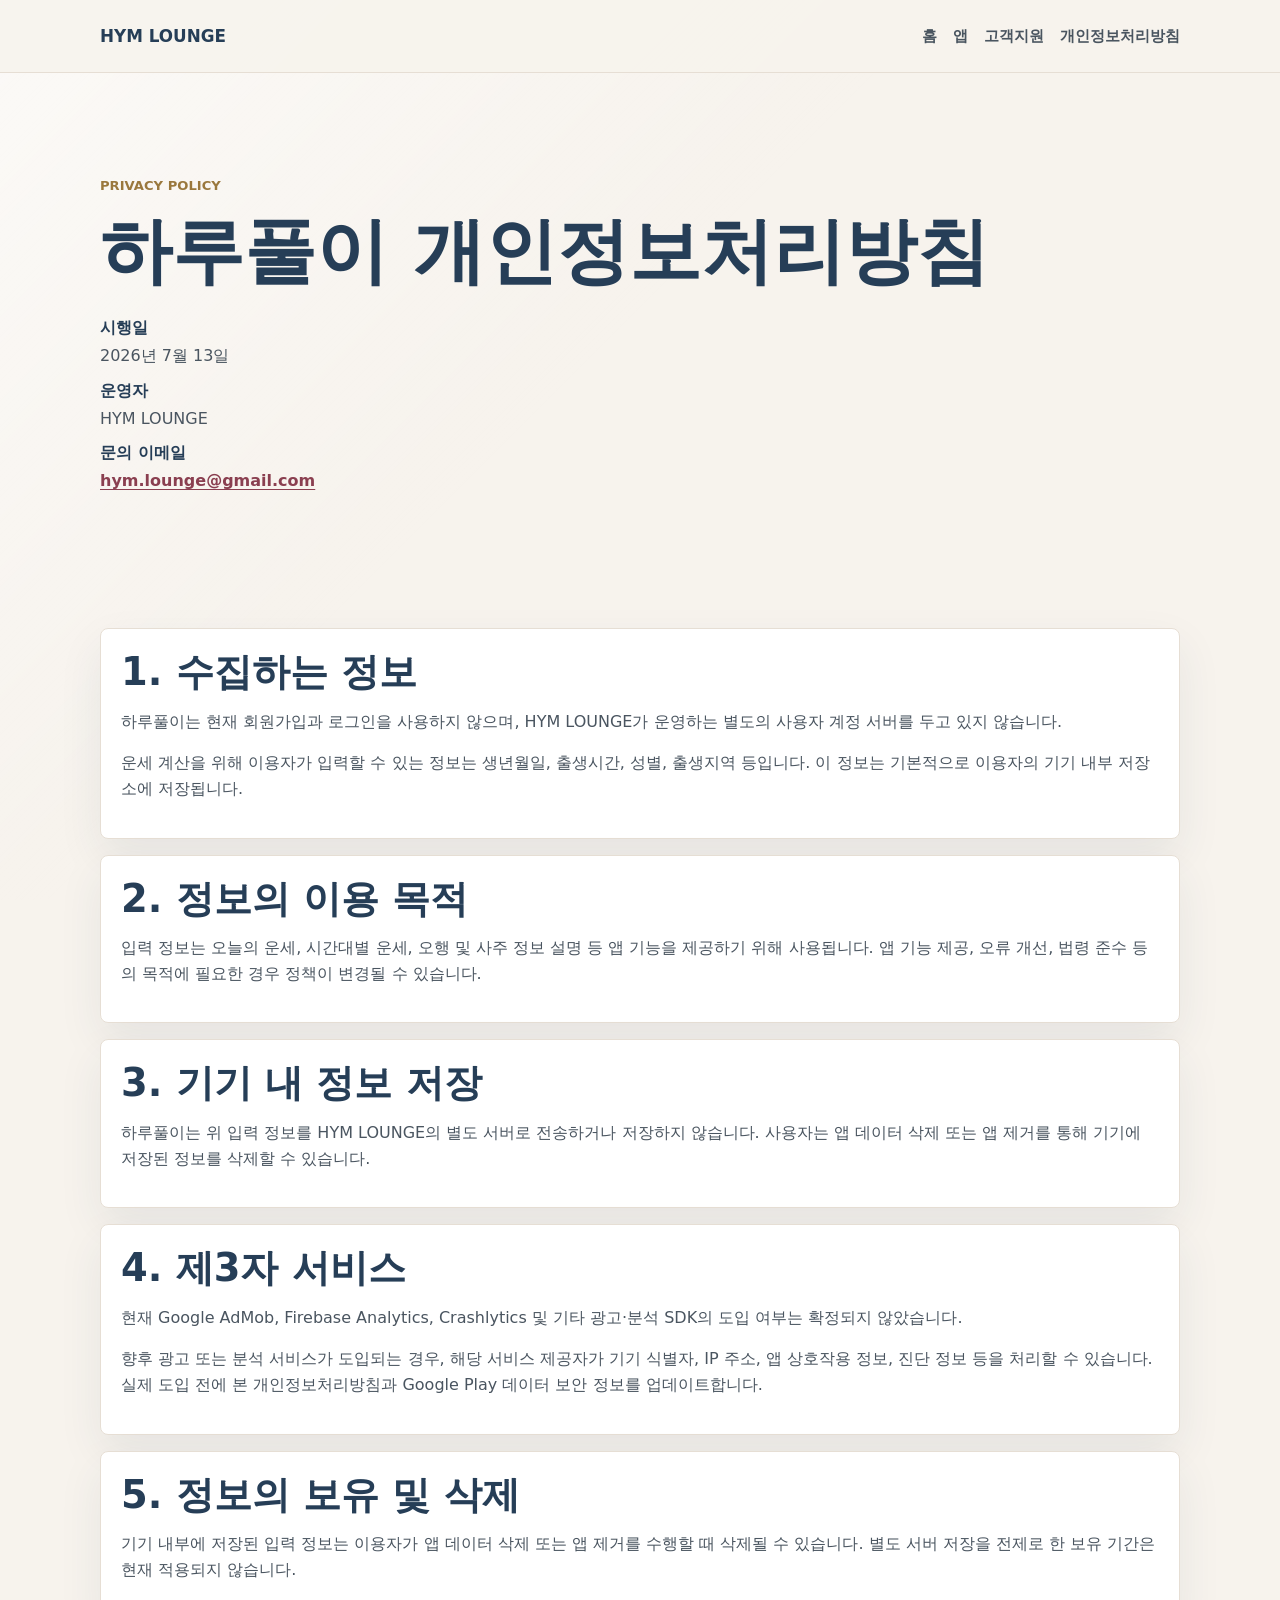
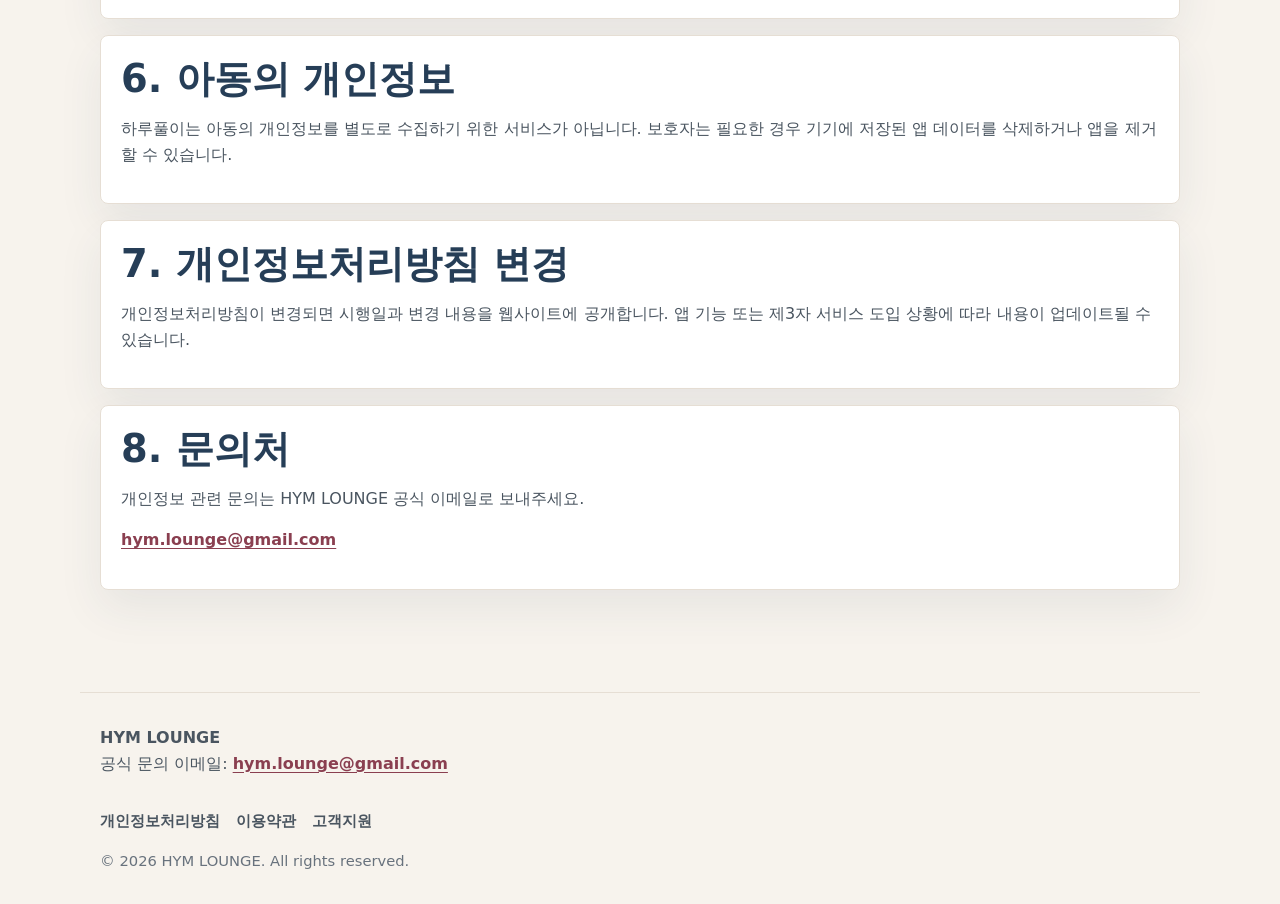
==== harupuli/privacy/index.html @ d642aada "feat: add initial HYM LOUNGE company website" ====
<!doctype html>
<html lang="ko">
  <head>
    <meta charset="utf-8">
    <meta name="viewport" content="width=device-width, initial-scale=1">
    <title>하루풀이 개인정보처리방침 | HYM LOUNGE</title>
    <meta name="description" content="하루풀이 앱의 개인정보 처리 기준, 기기 내 정보 저장, 제3자 서비스 도입 시 안내를 확인할 수 있습니다.">
    <link rel="canonical" href="https://www.hymlounge.com/harupuli/privacy/">
    <link rel="icon" href="/assets/favicon.svg" type="image/svg+xml">
    <meta name="theme-color" content="#F7F3ED">
    <meta property="og:type" content="article">
    <meta property="og:site_name" content="HYM LOUNGE">
    <meta property="og:title" content="하루풀이 개인정보처리방침">
    <meta property="og:description" content="시행일 2026년 7월 13일, 운영자 HYM LOUNGE.">
    <meta property="og:url" content="https://www.hymlounge.com/harupuli/privacy/">
    <meta property="og:locale" content="ko_KR">
    <link rel="stylesheet" href="/styles.css">
  </head>
  <body>
    <header class="site-header">
      <nav class="nav" aria-label="주요 메뉴">
        <a class="brand" href="/" aria-label="HYM LOUNGE 홈">HYM LOUNGE</a>
        <div class="nav-links">
          <a href="/">홈</a>
          <a href="/harupuli/">앱</a>
          <a href="/support/">고객지원</a>
          <a href="/harupuli/privacy/">개인정보처리방침</a>
        </div>
      </nav>
    </header>

    <main>
      <section class="section page-hero">
        <p class="eyebrow">Privacy Policy</p>
        <h1>하루풀이 개인정보처리방침</h1>
        <dl class="meta-list">
          <div><dt>시행일</dt><dd>2026년 7월 13일</dd></div>
          <div><dt>운영자</dt><dd>HYM LOUNGE</dd></div>
          <div><dt>문의 이메일</dt><dd><a href="mailto:hym.lounge@gmail.com">hym.lounge@gmail.com</a></dd></div>
        </dl>
      </section>

      <section class="section policy" aria-label="개인정보처리방침 본문">
        <article>
          <h2>1. 수집하는 정보</h2>
          <p>하루풀이는 현재 회원가입과 로그인을 사용하지 않으며, HYM LOUNGE가 운영하는 별도의 사용자 계정 서버를 두고 있지 않습니다.</p>
          <p>운세 계산을 위해 이용자가 입력할 수 있는 정보는 생년월일, 출생시간, 성별, 출생지역 등입니다. 이 정보는 기본적으로 이용자의 기기 내부 저장소에 저장됩니다.</p>
        </article>
        <article>
          <h2>2. 정보의 이용 목적</h2>
          <p>입력 정보는 오늘의 운세, 시간대별 운세, 오행 및 사주 정보 설명 등 앱 기능을 제공하기 위해 사용됩니다. 앱 기능 제공, 오류 개선, 법령 준수 등의 목적에 필요한 경우 정책이 변경될 수 있습니다.</p>
        </article>
        <article>
          <h2>3. 기기 내 정보 저장</h2>
          <p>하루풀이는 위 입력 정보를 HYM LOUNGE의 별도 서버로 전송하거나 저장하지 않습니다. 사용자는 앱 데이터 삭제 또는 앱 제거를 통해 기기에 저장된 정보를 삭제할 수 있습니다.</p>
        </article>
        <article>
          <h2>4. 제3자 서비스</h2>
          <p>현재 Google AdMob, Firebase Analytics, Crashlytics 및 기타 광고·분석 SDK의 도입 여부는 확정되지 않았습니다.</p>
          <p>향후 광고 또는 분석 서비스가 도입되는 경우, 해당 서비스 제공자가 기기 식별자, IP 주소, 앱 상호작용 정보, 진단 정보 등을 처리할 수 있습니다. 실제 도입 전에 본 개인정보처리방침과 Google Play 데이터 보안 정보를 업데이트합니다.</p>
        </article>
        <article>
          <h2>5. 정보의 보유 및 삭제</h2>
          <p>기기 내부에 저장된 입력 정보는 이용자가 앱 데이터 삭제 또는 앱 제거를 수행할 때 삭제될 수 있습니다. 별도 서버 저장을 전제로 한 보유 기간은 현재 적용되지 않습니다.</p>
        </article>
        <article>
          <h2>6. 아동의 개인정보</h2>
          <p>하루풀이는 아동의 개인정보를 별도로 수집하기 위한 서비스가 아닙니다. 보호자는 필요한 경우 기기에 저장된 앱 데이터를 삭제하거나 앱을 제거할 수 있습니다.</p>
        </article>
        <article>
          <h2>7. 개인정보처리방침 변경</h2>
          <p>개인정보처리방침이 변경되면 시행일과 변경 내용을 웹사이트에 공개합니다. 앱 기능 또는 제3자 서비스 도입 상황에 따라 내용이 업데이트될 수 있습니다.</p>
        </article>
        <article>
          <h2>8. 문의처</h2>
          <p>개인정보 관련 문의는 HYM LOUNGE 공식 이메일로 보내주세요.</p>
          <p><a href="mailto:hym.lounge@gmail.com" aria-label="하루풀이 개인정보 문의 이메일 보내기">hym.lounge@gmail.com</a></p>
        </article>
      </section>
    </main>

    <footer class="site-footer">
      <div>
        <strong>HYM LOUNGE</strong>
        <p>공식 문의 이메일: <a href="mailto:hym.lounge@gmail.com">hym.lounge@gmail.com</a></p>
      </div>
      <nav aria-label="하단 메뉴">
        <a href="/harupuli/privacy/">개인정보처리방침</a>
        <a href="/harupuli/terms/">이용약관</a>
        <a href="/support/">고객지원</a>
      </nav>
      <p class="copyright">© 2026 HYM LOUNGE. All rights reserved.</p>
    </footer>
  </body>
</html>
---- styles.css ----
:root {
  --bg: #f7f3ed;
  --card: #ffffff;
  --title: #263e57;
  --body: #4a5560;
  --muted: #68727d;
  --accent: #8a3f50;
  --gold: #9a783d;
  --border: #e6ded4;
  --focus: #1f6f8b;
  --shadow: 0 18px 45px rgba(38, 62, 87, 0.08);
}

* {
  box-sizing: border-box;
}

html {
  background: var(--bg);
  color: var(--body);
  font-family: system-ui, -apple-system, BlinkMacSystemFont, "Segoe UI", sans-serif;
  line-height: 1.6;
  scroll-behavior: smooth;
}

body {
  margin: 0;
  min-width: 320px;
}

body::before {
  background: linear-gradient(135deg, rgba(255, 255, 255, 0.58), transparent 42rem);
  content: "";
  inset: 0;
  pointer-events: none;
  position: fixed;
  z-index: -1;
}

a {
  color: var(--accent);
  font-weight: 700;
  text-decoration: underline;
  text-underline-offset: 0.18em;
}

a:hover {
  color: var(--title);
}

a:focus-visible,
button:focus-visible {
  outline: 3px solid var(--focus);
  outline-offset: 4px;
}

h1,
h2,
h3,
p {
  margin-top: 0;
}

h1,
h2,
h3 {
  color: var(--title);
  line-height: 1.22;
}

h1 {
  font-size: 4.5rem;
  margin-bottom: 1.1rem;
}

h2 {
  font-size: 2.4rem;
  margin-bottom: 0.8rem;
}

h3 {
  font-size: 1.2rem;
  margin-bottom: 0.55rem;
}

p {
  margin-bottom: 1rem;
}

.site-header {
  background: rgba(247, 243, 237, 0.92);
  border-bottom: 1px solid var(--border);
  position: sticky;
  top: 0;
  z-index: 10;
}

.nav,
.site-footer,
.section {
  margin-inline: auto;
  max-width: 1120px;
  padding-inline: 1.25rem;
}

.nav {
  align-items: center;
  display: flex;
  gap: 1rem;
  justify-content: space-between;
  min-height: 72px;
}

.brand {
  color: var(--title);
  font-size: 1.05rem;
  font-weight: 900;
  letter-spacing: 0;
  text-decoration: none;
  white-space: nowrap;
}

.nav-links {
  align-items: center;
  display: flex;
  flex-wrap: wrap;
  gap: 0.45rem 1rem;
  justify-content: flex-end;
}

.nav-links a,
.site-footer nav a {
  color: var(--body);
  font-size: 0.95rem;
  text-decoration: none;
}

.nav-links a:hover,
.site-footer nav a:hover {
  color: var(--accent);
  text-decoration: underline;
  text-underline-offset: 0.2em;
}

.section {
  padding-block: clamp(3rem, 8vw, 6.75rem);
}

.hero {
  align-items: center;
  display: grid;
  gap: 2.5rem;
  grid-template-columns: minmax(0, 1.15fr) minmax(280px, 0.85fr);
  min-height: calc(100vh - 72px);
}

.hero-copy {
  max-width: 720px;
}

.lead {
  color: var(--accent);
  font-size: 1.5rem;
  font-weight: 800;
}

.eyebrow {
  color: var(--gold);
  font-size: 0.82rem;
  font-weight: 900;
  letter-spacing: 0;
  margin-bottom: 0.7rem;
  text-transform: uppercase;
}

.actions,
.card-actions,
.page-links {
  align-items: center;
  display: flex;
  flex-wrap: wrap;
  gap: 0.85rem;
  margin-top: 1.5rem;
}

.button {
  align-items: center;
  border-radius: 999px;
  display: inline-flex;
  min-height: 46px;
  padding: 0.72rem 1.15rem;
  text-decoration: none;
}

.button.primary {
  background: var(--title);
  color: #fff;
}

.button.secondary {
  border: 1px solid var(--title);
  color: var(--title);
}

.button:hover {
  background: var(--accent);
  border-color: var(--accent);
  color: #fff;
}

.text-link {
  min-height: 44px;
  padding-block: 0.65rem;
}

.hero-panel {
  display: flex;
  justify-content: center;
}

.phone-shell {
  background: #23364a;
  border: 1px solid rgba(255, 255, 255, 0.25);
  border-radius: 2.1rem;
  box-shadow: var(--shadow);
  max-width: 320px;
  padding: 0.9rem;
  width: min(100%, 320px);
}

.phone-top {
  background: rgba(255, 255, 255, 0.18);
  border-radius: 999px;
  height: 0.42rem;
  margin: 0.2rem auto 0.8rem;
  width: 4.5rem;
}

.app-preview {
  aspect-ratio: 9 / 15;
  background:
    linear-gradient(160deg, rgba(138, 63, 80, 0.15), transparent 45%),
    var(--bg);
  border-radius: 1.55rem;
  color: var(--title);
  display: flex;
  flex-direction: column;
  justify-content: space-between;
  padding: 1.35rem;
}

.preview-label {
  align-self: flex-start;
  background: #fff;
  border: 1px solid var(--border);
  border-radius: 999px;
  color: var(--accent);
  font-size: 0.82rem;
  font-weight: 800;
  padding: 0.35rem 0.7rem;
}

.app-preview strong {
  font-size: 1.55rem;
  line-height: 1.35;
}

.preview-lines {
  display: grid;
  gap: 0.65rem;
}

.preview-lines span {
  background: rgba(74, 85, 96, 0.16);
  border-radius: 999px;
  height: 0.7rem;
}

.preview-lines span:nth-child(2) {
  width: 76%;
}

.preview-lines span:nth-child(3) {
  width: 58%;
}

.section-heading {
  max-width: 700px;
}

.app-card,
.feature-grid article,
.info-card,
.policy article,
.contact-band {
  background: var(--card);
  border: 1px solid var(--border);
  border-radius: 8px;
  box-shadow: var(--shadow);
}

.app-card {
  display: grid;
  gap: 1.5rem;
  grid-template-columns: minmax(0, 1fr) auto;
  margin-top: 1.5rem;
  padding: clamp(1.3rem, 4vw, 2rem);
}

.status {
  color: var(--accent);
  font-size: 0.9rem;
  font-weight: 900;
  margin-bottom: 0.55rem;
}

.split {
  display: grid;
  gap: 2rem;
  grid-template-columns: minmax(240px, 0.75fr) minmax(0, 1.25fr);
}

.feature-grid {
  display: grid;
  gap: 1rem;
  grid-template-columns: repeat(2, minmax(0, 1fr));
}

.feature-grid article,
.info-card,
.policy article {
  padding: 1.25rem;
}

.contact-band {
  align-items: center;
  display: grid;
  gap: 1.5rem;
  grid-template-columns: minmax(0, 1fr) auto;
  margin-bottom: clamp(3rem, 8vw, 6rem);
  padding: clamp(1.3rem, 4vw, 2rem);
}

address {
  display: grid;
  font-style: normal;
  gap: 0.35rem;
}

.site-footer {
  border-top: 1px solid var(--border);
  display: grid;
  gap: 1rem;
  padding-block: 2rem;
}

.site-footer nav {
  display: flex;
  flex-wrap: wrap;
  gap: 0.7rem 1rem;
}

.copyright {
  color: var(--muted);
  font-size: 0.92rem;
  margin-bottom: 0;
}

.page-hero {
  padding-bottom: 2rem;
}

.page-hero .lead {
  max-width: 760px;
}

.content-grid {
  display: grid;
  gap: 1rem;
  grid-template-columns: repeat(3, minmax(0, 1fr));
}

.policy {
  display: grid;
  gap: 1rem;
}

.policy ol,
.policy ul,
.info-card ul {
  margin: 0;
  padding-left: 1.2rem;
}

.policy li,
.info-card li {
  margin-bottom: 0.45rem;
}

.meta-list {
  display: grid;
  gap: 0.55rem;
  margin: 1.25rem 0 0;
}

.meta-list div {
  display: grid;
  gap: 0.15rem;
}

.meta-list dt {
  color: var(--title);
  font-weight: 900;
}

.meta-list dd {
  margin: 0;
}

.not-found {
  display: grid;
  min-height: calc(100vh - 72px);
  place-items: center;
  text-align: center;
}

.not-found .info-card {
  max-width: 620px;
}

@media (prefers-reduced-motion: reduce) {
  html {
    scroll-behavior: auto;
  }
}

@media (max-width: 820px) {
  h1 {
    font-size: 3rem;
  }

  h2 {
    font-size: 2rem;
  }

  .lead {
    font-size: 1.3rem;
  }

  .nav {
    align-items: flex-start;
    flex-direction: column;
    justify-content: center;
    padding-block: 0.85rem;
  }

  .nav-links {
    justify-content: flex-start;
  }

  .hero,
  .split,
  .contact-band,
  .app-card {
    grid-template-columns: 1fr;
  }

  .hero {
    min-height: auto;
  }

  .hero-panel {
    justify-content: flex-start;
  }

  .feature-grid,
  .content-grid {
    grid-template-columns: 1fr;
  }
}

@media (max-width: 520px) {
  h1 {
    font-size: 2.35rem;
  }

  h2 {
    font-size: 1.65rem;
  }

  .lead {
    font-size: 1.12rem;
  }

  .nav,
  .site-footer,
  .section {
    padding-inline: 1rem;
  }

  .nav-links a {
    font-size: 0.9rem;
  }

  .button {
    justify-content: center;
    width: 100%;
  }

  .actions,
  .card-actions,
  .page-links {
    align-items: stretch;
    flex-direction: column;
  }

  .phone-shell {
    max-width: 280px;
  }
}
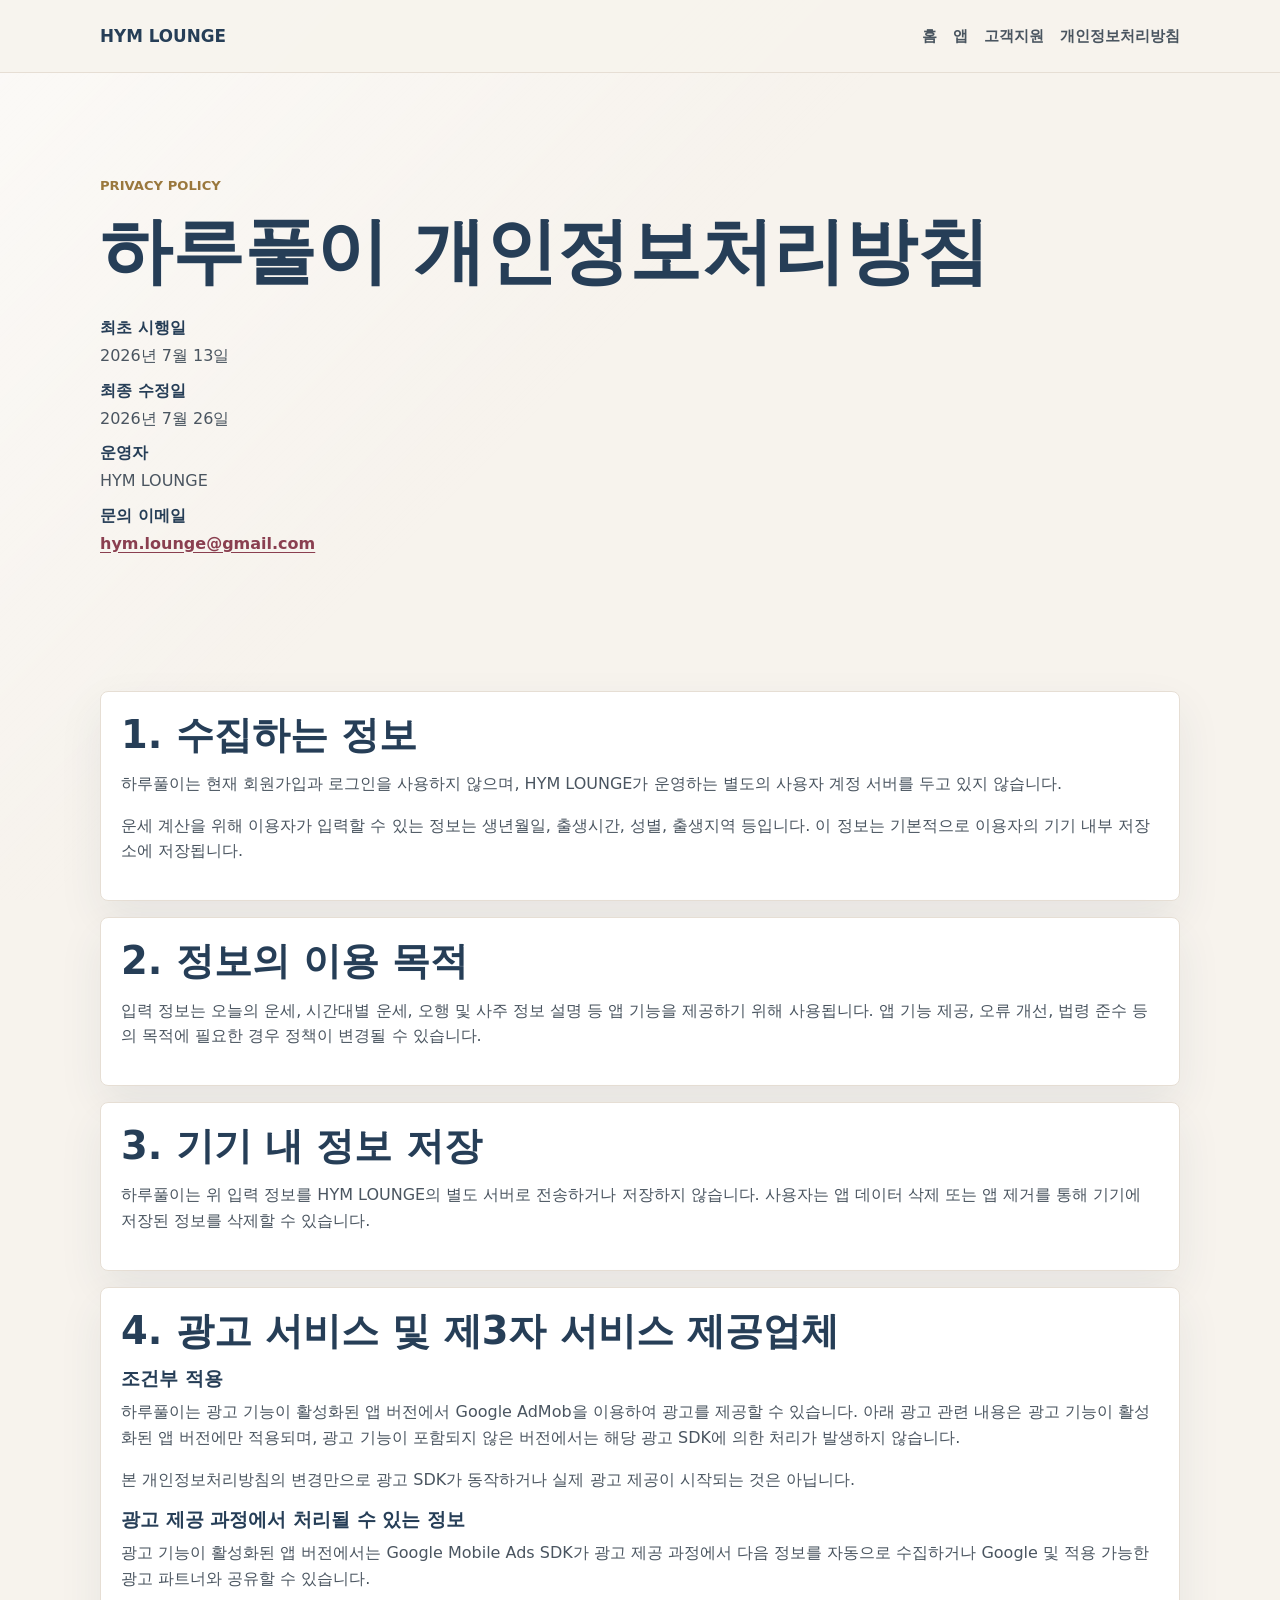
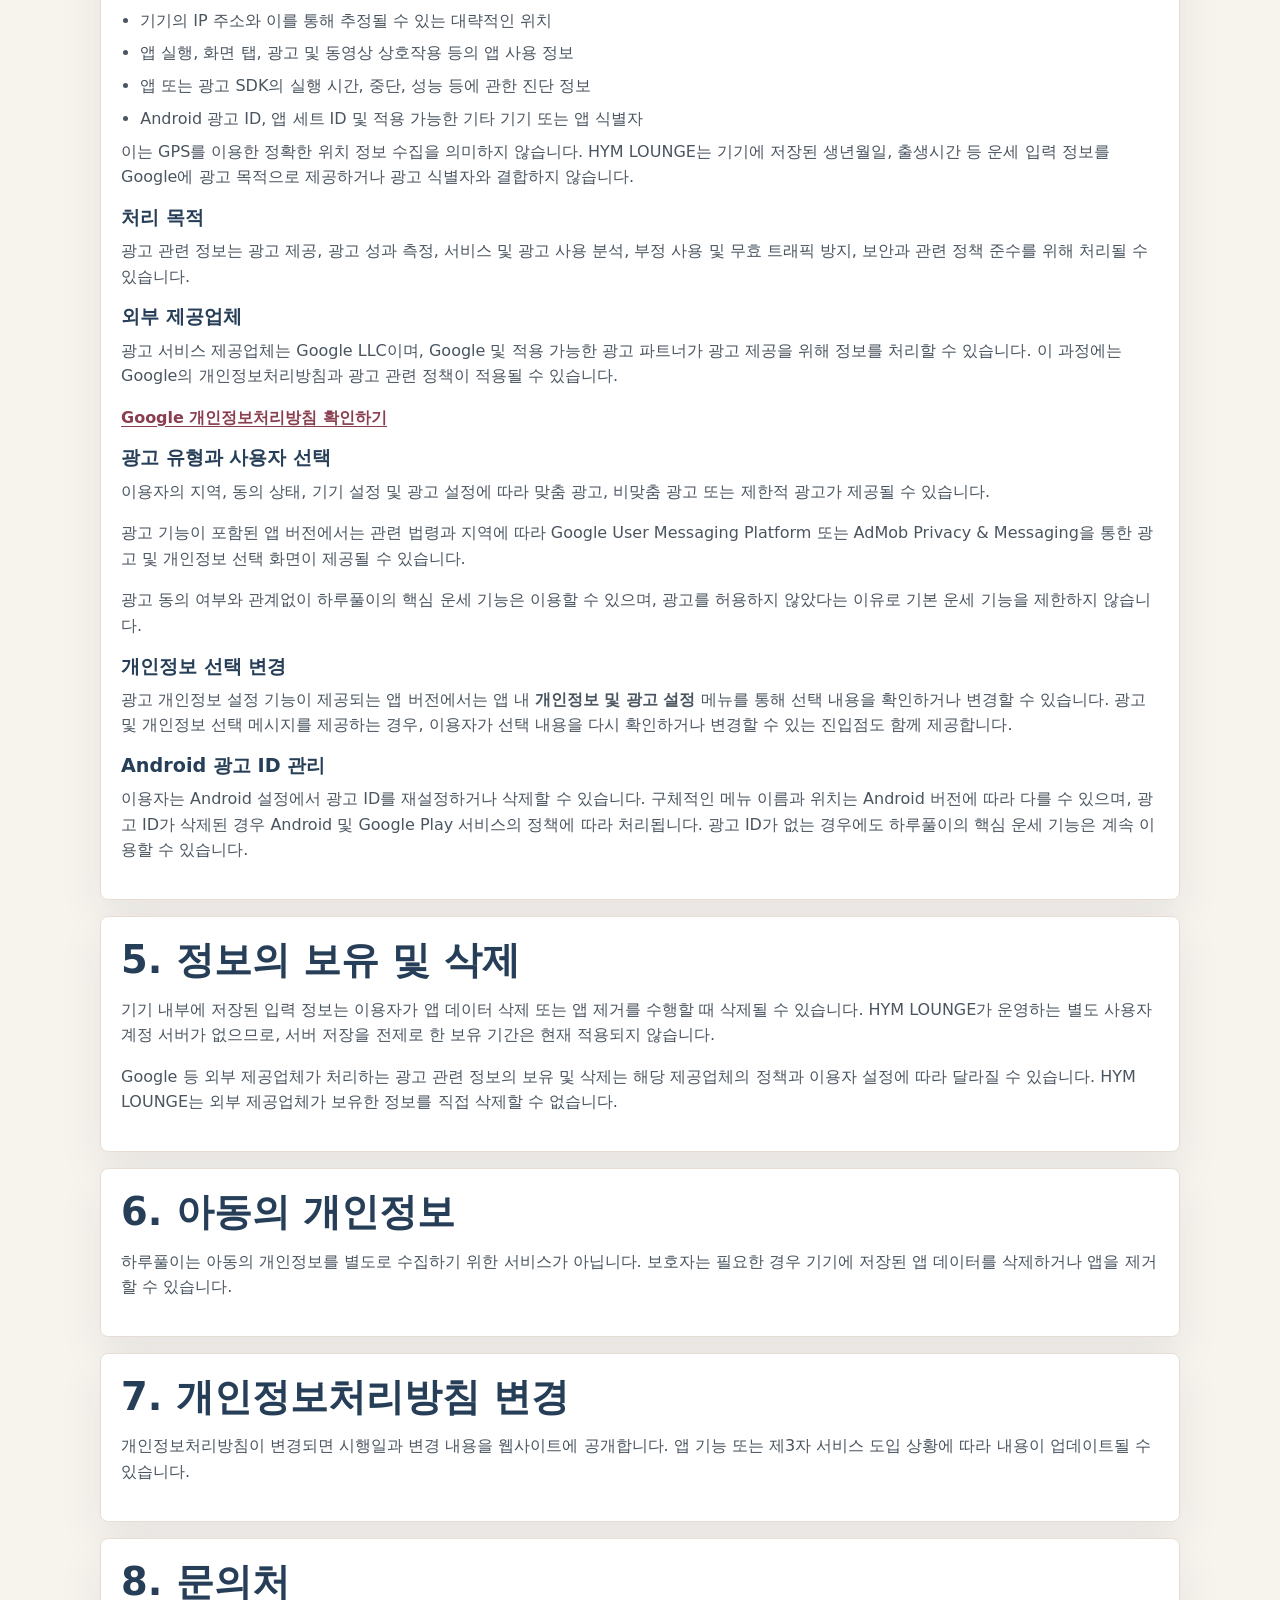
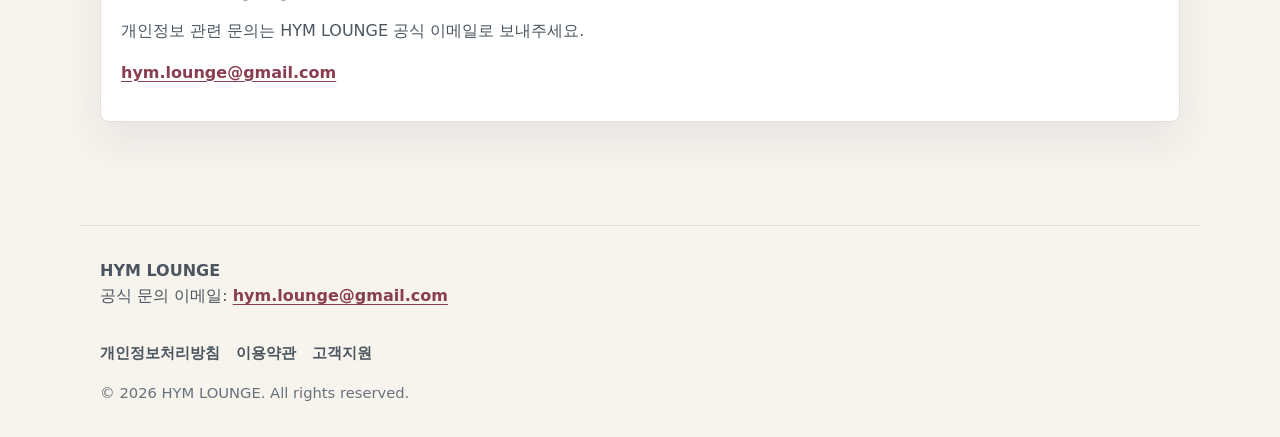
==== commit f0844717: "docs: update Harupuli privacy policy for AdMob" ====
--- a/harupuli/privacy/index.html
+++ b/harupuli/privacy/index.html
@@ -4,14 +4,14 @@
     <meta charset="utf-8">
     <meta name="viewport" content="width=device-width, initial-scale=1">
     <title>하루풀이 개인정보처리방침 | HYM LOUNGE</title>
-    <meta name="description" content="하루풀이 앱의 개인정보 처리 기준, 기기 내 정보 저장, 제3자 서비스 도입 시 안내를 확인할 수 있습니다.">
+    <meta name="description" content="하루풀이 앱의 개인정보 처리 기준, 기기 내 정보 저장, 광고 서비스 및 개인정보 선택 안내를 확인할 수 있습니다.">
     <link rel="canonical" href="https://www.hymlounge.com/harupuli/privacy/">
     <link rel="icon" href="/assets/favicon.svg" type="image/svg+xml">
     <meta name="theme-color" content="#F7F3ED">
     <meta property="og:type" content="article">
     <meta property="og:site_name" content="HYM LOUNGE">
     <meta property="og:title" content="하루풀이 개인정보처리방침">
-    <meta property="og:description" content="시행일 2026년 7월 13일, 운영자 HYM LOUNGE.">
+    <meta property="og:description" content="최초 시행일 2026년 7월 13일, 최종 수정일 2026년 7월 26일, 운영자 HYM LOUNGE.">
     <meta property="og:url" content="https://www.hymlounge.com/harupuli/privacy/">
     <meta property="og:locale" content="ko_KR">
     <link rel="stylesheet" href="/styles.css">
@@ -34,7 +34,8 @@
         <p class="eyebrow">Privacy Policy</p>
         <h1>하루풀이 개인정보처리방침</h1>
         <dl class="meta-list">
-          <div><dt>시행일</dt><dd>2026년 7월 13일</dd></div>
+          <div><dt>최초 시행일</dt><dd>2026년 7월 13일</dd></div>
+          <div><dt>최종 수정일</dt><dd>2026년 7월 26일</dd></div>
           <div><dt>운영자</dt><dd>HYM LOUNGE</dd></div>
           <div><dt>문의 이메일</dt><dd><a href="mailto:hym.lounge@gmail.com">hym.lounge@gmail.com</a></dd></div>
         </dl>
@@ -55,13 +56,43 @@
           <p>하루풀이는 위 입력 정보를 HYM LOUNGE의 별도 서버로 전송하거나 저장하지 않습니다. 사용자는 앱 데이터 삭제 또는 앱 제거를 통해 기기에 저장된 정보를 삭제할 수 있습니다.</p>
         </article>
         <article>
-          <h2>4. 제3자 서비스</h2>
-          <p>현재 Google AdMob, Firebase Analytics, Crashlytics 및 기타 광고·분석 SDK의 도입 여부는 확정되지 않았습니다.</p>
-          <p>향후 광고 또는 분석 서비스가 도입되는 경우, 해당 서비스 제공자가 기기 식별자, IP 주소, 앱 상호작용 정보, 진단 정보 등을 처리할 수 있습니다. 실제 도입 전에 본 개인정보처리방침과 Google Play 데이터 보안 정보를 업데이트합니다.</p>
+          <h2>4. 광고 서비스 및 제3자 서비스 제공업체</h2>
+          <h3>조건부 적용</h3>
+          <p>하루풀이는 광고 기능이 활성화된 앱 버전에서 Google AdMob을 이용하여 광고를 제공할 수 있습니다. 아래 광고 관련 내용은 광고 기능이 활성화된 앱 버전에만 적용되며, 광고 기능이 포함되지 않은 버전에서는 해당 광고 SDK에 의한 처리가 발생하지 않습니다.</p>
+          <p>본 개인정보처리방침의 변경만으로 광고 SDK가 동작하거나 실제 광고 제공이 시작되는 것은 아닙니다.</p>
+
+          <h3>광고 제공 과정에서 처리될 수 있는 정보</h3>
+          <p>광고 기능이 활성화된 앱 버전에서는 Google Mobile Ads SDK가 광고 제공 과정에서 다음 정보를 자동으로 수집하거나 Google 및 적용 가능한 광고 파트너와 공유할 수 있습니다.</p>
+          <ul>
+            <li>기기의 IP 주소와 이를 통해 추정될 수 있는 대략적인 위치</li>
+            <li>앱 실행, 화면 탭, 광고 및 동영상 상호작용 등의 앱 사용 정보</li>
+            <li>앱 또는 광고 SDK의 실행 시간, 중단, 성능 등에 관한 진단 정보</li>
+            <li>Android 광고 ID, 앱 세트 ID 및 적용 가능한 기타 기기 또는 앱 식별자</li>
+          </ul>
+          <p>이는 GPS를 이용한 정확한 위치 정보 수집을 의미하지 않습니다. HYM LOUNGE는 기기에 저장된 생년월일, 출생시간 등 운세 입력 정보를 Google에 광고 목적으로 제공하거나 광고 식별자와 결합하지 않습니다.</p>
+
+          <h3>처리 목적</h3>
+          <p>광고 관련 정보는 광고 제공, 광고 성과 측정, 서비스 및 광고 사용 분석, 부정 사용 및 무효 트래픽 방지, 보안과 관련 정책 준수를 위해 처리될 수 있습니다.</p>
+
+          <h3>외부 제공업체</h3>
+          <p>광고 서비스 제공업체는 Google LLC이며, Google 및 적용 가능한 광고 파트너가 광고 제공을 위해 정보를 처리할 수 있습니다. 이 과정에는 Google의 개인정보처리방침과 광고 관련 정책이 적용될 수 있습니다.</p>
+          <p><a href="https://policies.google.com/privacy?hl=ko" target="_blank" rel="noopener noreferrer">Google 개인정보처리방침 확인하기</a></p>
+
+          <h3>광고 유형과 사용자 선택</h3>
+          <p>이용자의 지역, 동의 상태, 기기 설정 및 광고 설정에 따라 맞춤 광고, 비맞춤 광고 또는 제한적 광고가 제공될 수 있습니다.</p>
+          <p>광고 기능이 포함된 앱 버전에서는 관련 법령과 지역에 따라 Google User Messaging Platform 또는 AdMob Privacy &amp; Messaging을 통한 광고 및 개인정보 선택 화면이 제공될 수 있습니다.</p>
+          <p>광고 동의 여부와 관계없이 하루풀이의 핵심 운세 기능은 이용할 수 있으며, 광고를 허용하지 않았다는 이유로 기본 운세 기능을 제한하지 않습니다.</p>
+
+          <h3>개인정보 선택 변경</h3>
+          <p>광고 개인정보 설정 기능이 제공되는 앱 버전에서는 앱 내 <strong>개인정보 및 광고 설정</strong> 메뉴를 통해 선택 내용을 확인하거나 변경할 수 있습니다. 광고 및 개인정보 선택 메시지를 제공하는 경우, 이용자가 선택 내용을 다시 확인하거나 변경할 수 있는 진입점도 함께 제공합니다.</p>
+
+          <h3>Android 광고 ID 관리</h3>
+          <p>이용자는 Android 설정에서 광고 ID를 재설정하거나 삭제할 수 있습니다. 구체적인 메뉴 이름과 위치는 Android 버전에 따라 다를 수 있으며, 광고 ID가 삭제된 경우 Android 및 Google Play 서비스의 정책에 따라 처리됩니다. 광고 ID가 없는 경우에도 하루풀이의 핵심 운세 기능은 계속 이용할 수 있습니다.</p>
         </article>
         <article>
           <h2>5. 정보의 보유 및 삭제</h2>
-          <p>기기 내부에 저장된 입력 정보는 이용자가 앱 데이터 삭제 또는 앱 제거를 수행할 때 삭제될 수 있습니다. 별도 서버 저장을 전제로 한 보유 기간은 현재 적용되지 않습니다.</p>
+          <p>기기 내부에 저장된 입력 정보는 이용자가 앱 데이터 삭제 또는 앱 제거를 수행할 때 삭제될 수 있습니다. HYM LOUNGE가 운영하는 별도 사용자 계정 서버가 없으므로, 서버 저장을 전제로 한 보유 기간은 현재 적용되지 않습니다.</p>
+          <p>Google 등 외부 제공업체가 처리하는 광고 관련 정보의 보유 및 삭제는 해당 제공업체의 정책과 이용자 설정에 따라 달라질 수 있습니다. HYM LOUNGE는 외부 제공업체가 보유한 정보를 직접 삭제할 수 없습니다.</p>
         </article>
         <article>
           <h2>6. 아동의 개인정보</h2>
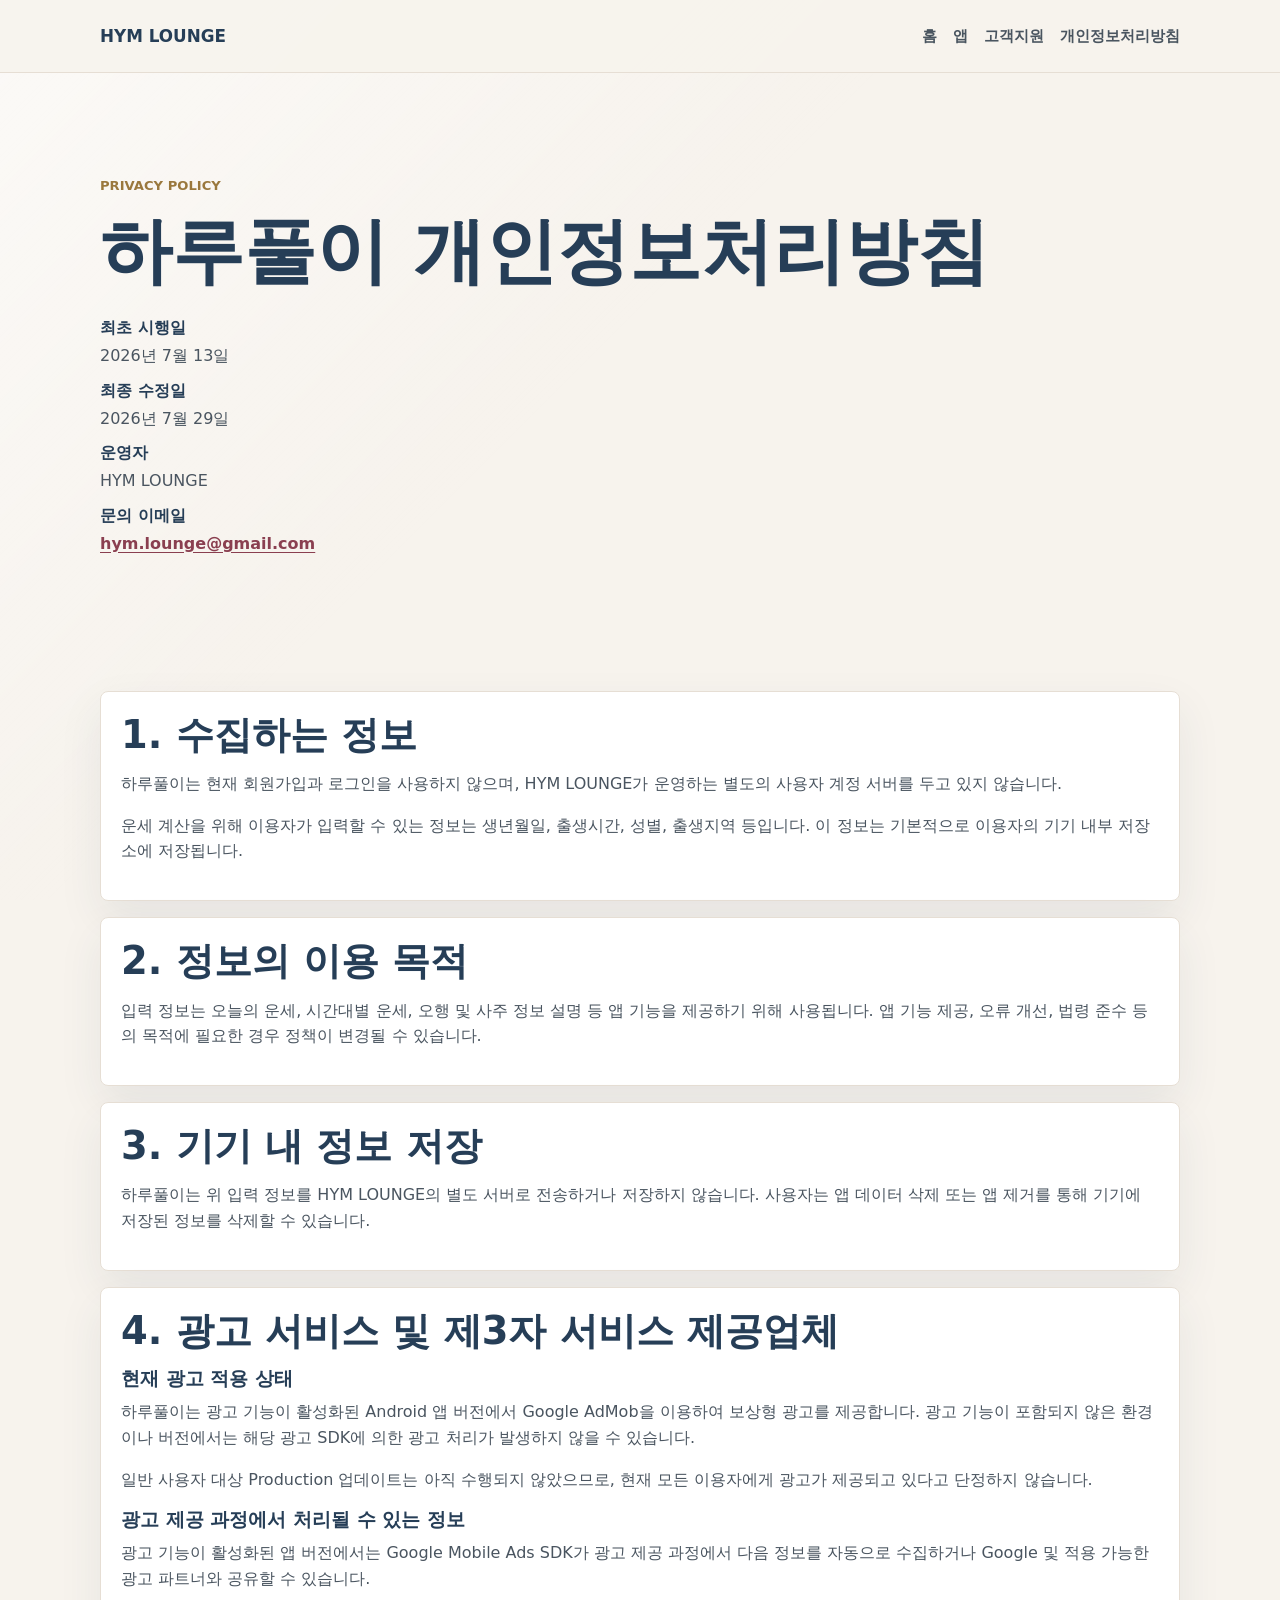
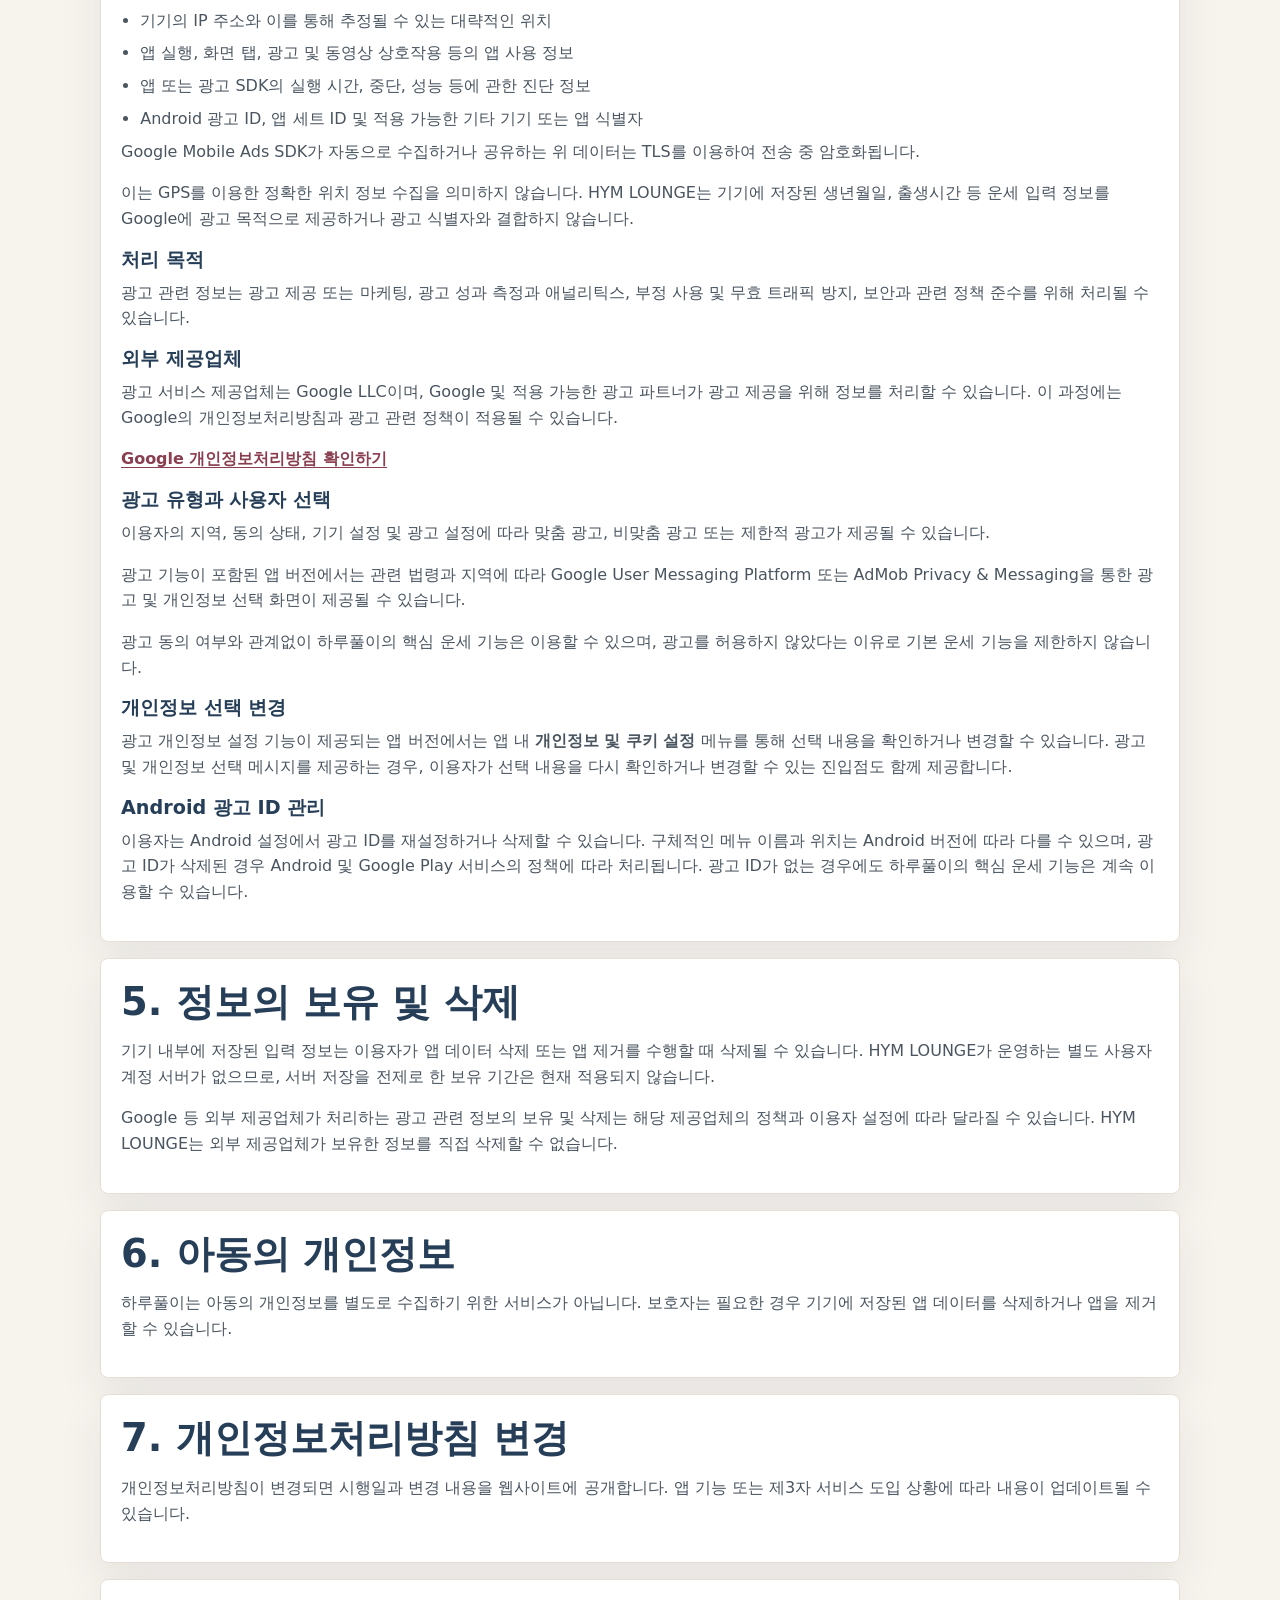
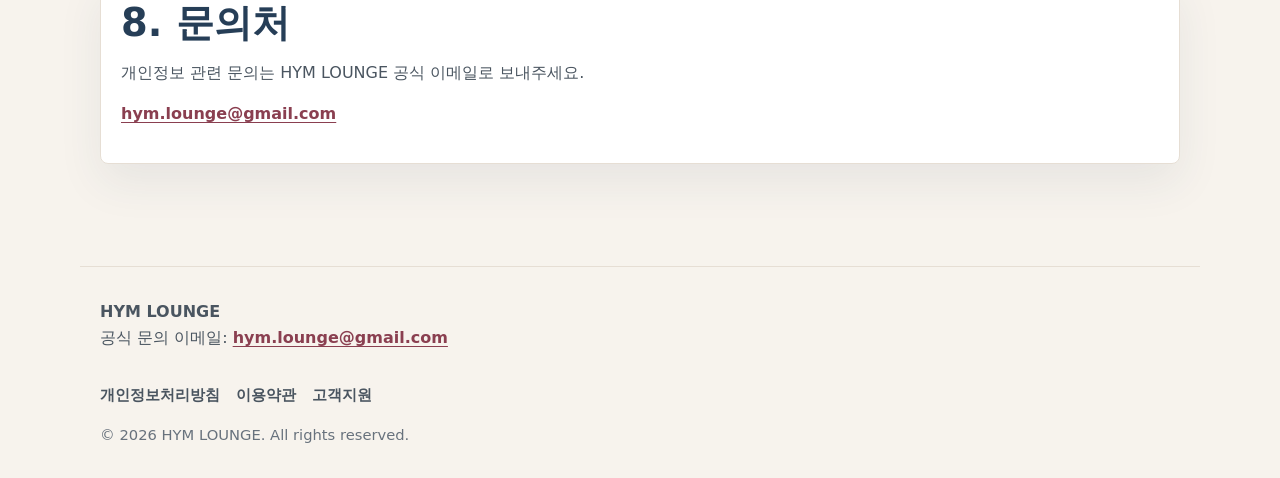
==== commit fba656cc: "docs: align Harupuli privacy policy with live AdMob" ====
--- a/harupuli/privacy/index.html
+++ b/harupuli/privacy/index.html
@@ -11,7 +11,7 @@
     <meta property="og:type" content="article">
     <meta property="og:site_name" content="HYM LOUNGE">
     <meta property="og:title" content="하루풀이 개인정보처리방침">
-    <meta property="og:description" content="최초 시행일 2026년 7월 13일, 최종 수정일 2026년 7월 26일, 운영자 HYM LOUNGE.">
+    <meta property="og:description" content="최초 시행일 2026년 7월 13일, 최종 수정일 2026년 7월 29일, 운영자 HYM LOUNGE.">
     <meta property="og:url" content="https://www.hymlounge.com/harupuli/privacy/">
     <meta property="og:locale" content="ko_KR">
     <link rel="stylesheet" href="/styles.css">
@@ -35,7 +35,7 @@
         <h1>하루풀이 개인정보처리방침</h1>
         <dl class="meta-list">
           <div><dt>최초 시행일</dt><dd>2026년 7월 13일</dd></div>
-          <div><dt>최종 수정일</dt><dd>2026년 7월 26일</dd></div>
+          <div><dt>최종 수정일</dt><dd>2026년 7월 29일</dd></div>
           <div><dt>운영자</dt><dd>HYM LOUNGE</dd></div>
           <div><dt>문의 이메일</dt><dd><a href="mailto:hym.lounge@gmail.com">hym.lounge@gmail.com</a></dd></div>
         </dl>
@@ -57,9 +57,9 @@
         </article>
         <article>
           <h2>4. 광고 서비스 및 제3자 서비스 제공업체</h2>
-          <h3>조건부 적용</h3>
-          <p>하루풀이는 광고 기능이 활성화된 앱 버전에서 Google AdMob을 이용하여 광고를 제공할 수 있습니다. 아래 광고 관련 내용은 광고 기능이 활성화된 앱 버전에만 적용되며, 광고 기능이 포함되지 않은 버전에서는 해당 광고 SDK에 의한 처리가 발생하지 않습니다.</p>
-          <p>본 개인정보처리방침의 변경만으로 광고 SDK가 동작하거나 실제 광고 제공이 시작되는 것은 아닙니다.</p>
+          <h3>현재 광고 적용 상태</h3>
+          <p>하루풀이는 광고 기능이 활성화된 Android 앱 버전에서 Google AdMob을 이용하여 보상형 광고를 제공합니다. 광고 기능이 포함되지 않은 환경이나 버전에서는 해당 광고 SDK에 의한 광고 처리가 발생하지 않을 수 있습니다.</p>
+          <p>일반 사용자 대상 Production 업데이트는 아직 수행되지 않았으므로, 현재 모든 이용자에게 광고가 제공되고 있다고 단정하지 않습니다.</p>
 
           <h3>광고 제공 과정에서 처리될 수 있는 정보</h3>
           <p>광고 기능이 활성화된 앱 버전에서는 Google Mobile Ads SDK가 광고 제공 과정에서 다음 정보를 자동으로 수집하거나 Google 및 적용 가능한 광고 파트너와 공유할 수 있습니다.</p>
@@ -69,10 +69,11 @@
             <li>앱 또는 광고 SDK의 실행 시간, 중단, 성능 등에 관한 진단 정보</li>
             <li>Android 광고 ID, 앱 세트 ID 및 적용 가능한 기타 기기 또는 앱 식별자</li>
           </ul>
+          <p>Google Mobile Ads SDK가 자동으로 수집하거나 공유하는 위 데이터는 TLS를 이용하여 전송 중 암호화됩니다.</p>
           <p>이는 GPS를 이용한 정확한 위치 정보 수집을 의미하지 않습니다. HYM LOUNGE는 기기에 저장된 생년월일, 출생시간 등 운세 입력 정보를 Google에 광고 목적으로 제공하거나 광고 식별자와 결합하지 않습니다.</p>
 
           <h3>처리 목적</h3>
-          <p>광고 관련 정보는 광고 제공, 광고 성과 측정, 서비스 및 광고 사용 분석, 부정 사용 및 무효 트래픽 방지, 보안과 관련 정책 준수를 위해 처리될 수 있습니다.</p>
+          <p>광고 관련 정보는 광고 제공 또는 마케팅, 광고 성과 측정과 애널리틱스, 부정 사용 및 무효 트래픽 방지, 보안과 관련 정책 준수를 위해 처리될 수 있습니다.</p>
 
           <h3>외부 제공업체</h3>
           <p>광고 서비스 제공업체는 Google LLC이며, Google 및 적용 가능한 광고 파트너가 광고 제공을 위해 정보를 처리할 수 있습니다. 이 과정에는 Google의 개인정보처리방침과 광고 관련 정책이 적용될 수 있습니다.</p>
@@ -84,7 +85,7 @@
           <p>광고 동의 여부와 관계없이 하루풀이의 핵심 운세 기능은 이용할 수 있으며, 광고를 허용하지 않았다는 이유로 기본 운세 기능을 제한하지 않습니다.</p>
 
           <h3>개인정보 선택 변경</h3>
-          <p>광고 개인정보 설정 기능이 제공되는 앱 버전에서는 앱 내 <strong>개인정보 및 광고 설정</strong> 메뉴를 통해 선택 내용을 확인하거나 변경할 수 있습니다. 광고 및 개인정보 선택 메시지를 제공하는 경우, 이용자가 선택 내용을 다시 확인하거나 변경할 수 있는 진입점도 함께 제공합니다.</p>
+          <p>광고 개인정보 설정 기능이 제공되는 앱 버전에서는 앱 내 <strong>개인정보 및 쿠키 설정</strong> 메뉴를 통해 선택 내용을 확인하거나 변경할 수 있습니다. 광고 및 개인정보 선택 메시지를 제공하는 경우, 이용자가 선택 내용을 다시 확인하거나 변경할 수 있는 진입점도 함께 제공합니다.</p>
 
           <h3>Android 광고 ID 관리</h3>
           <p>이용자는 Android 설정에서 광고 ID를 재설정하거나 삭제할 수 있습니다. 구체적인 메뉴 이름과 위치는 Android 버전에 따라 다를 수 있으며, 광고 ID가 삭제된 경우 Android 및 Google Play 서비스의 정책에 따라 처리됩니다. 광고 ID가 없는 경우에도 하루풀이의 핵심 운세 기능은 계속 이용할 수 있습니다.</p>
